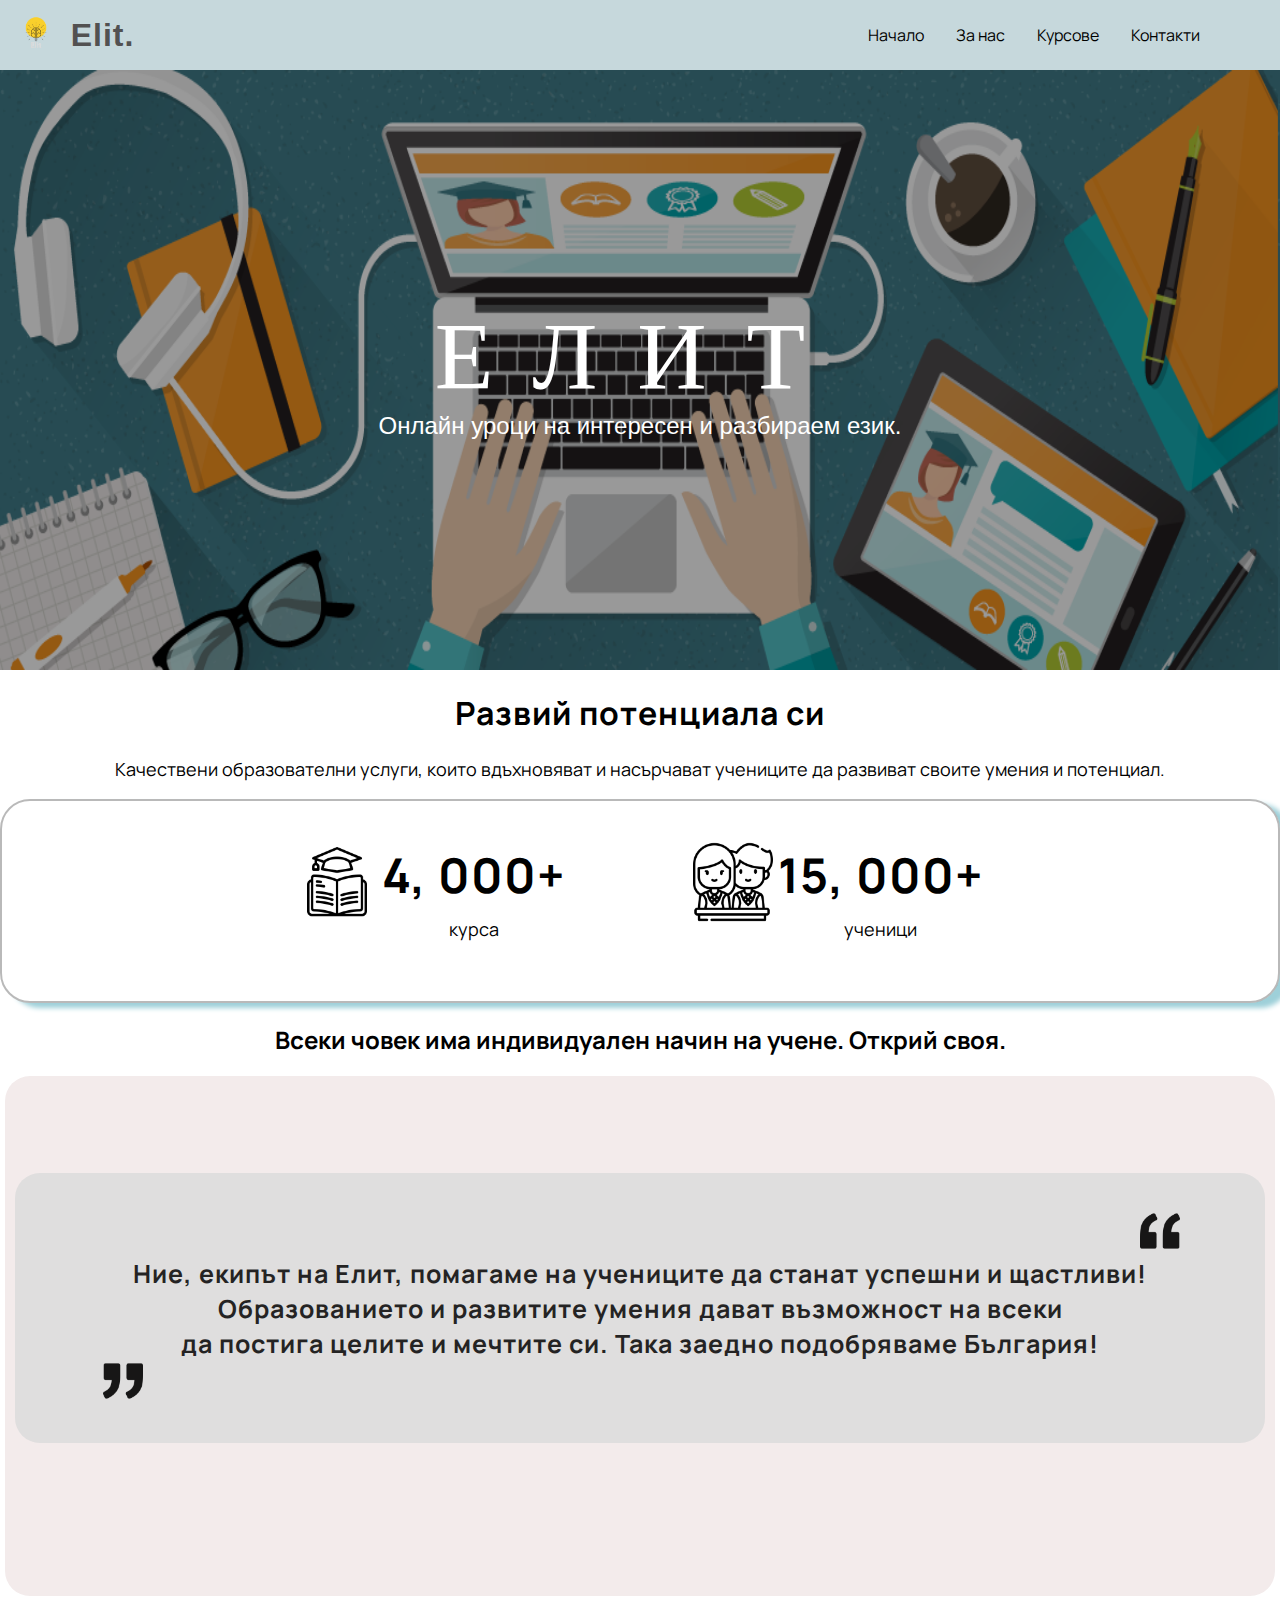
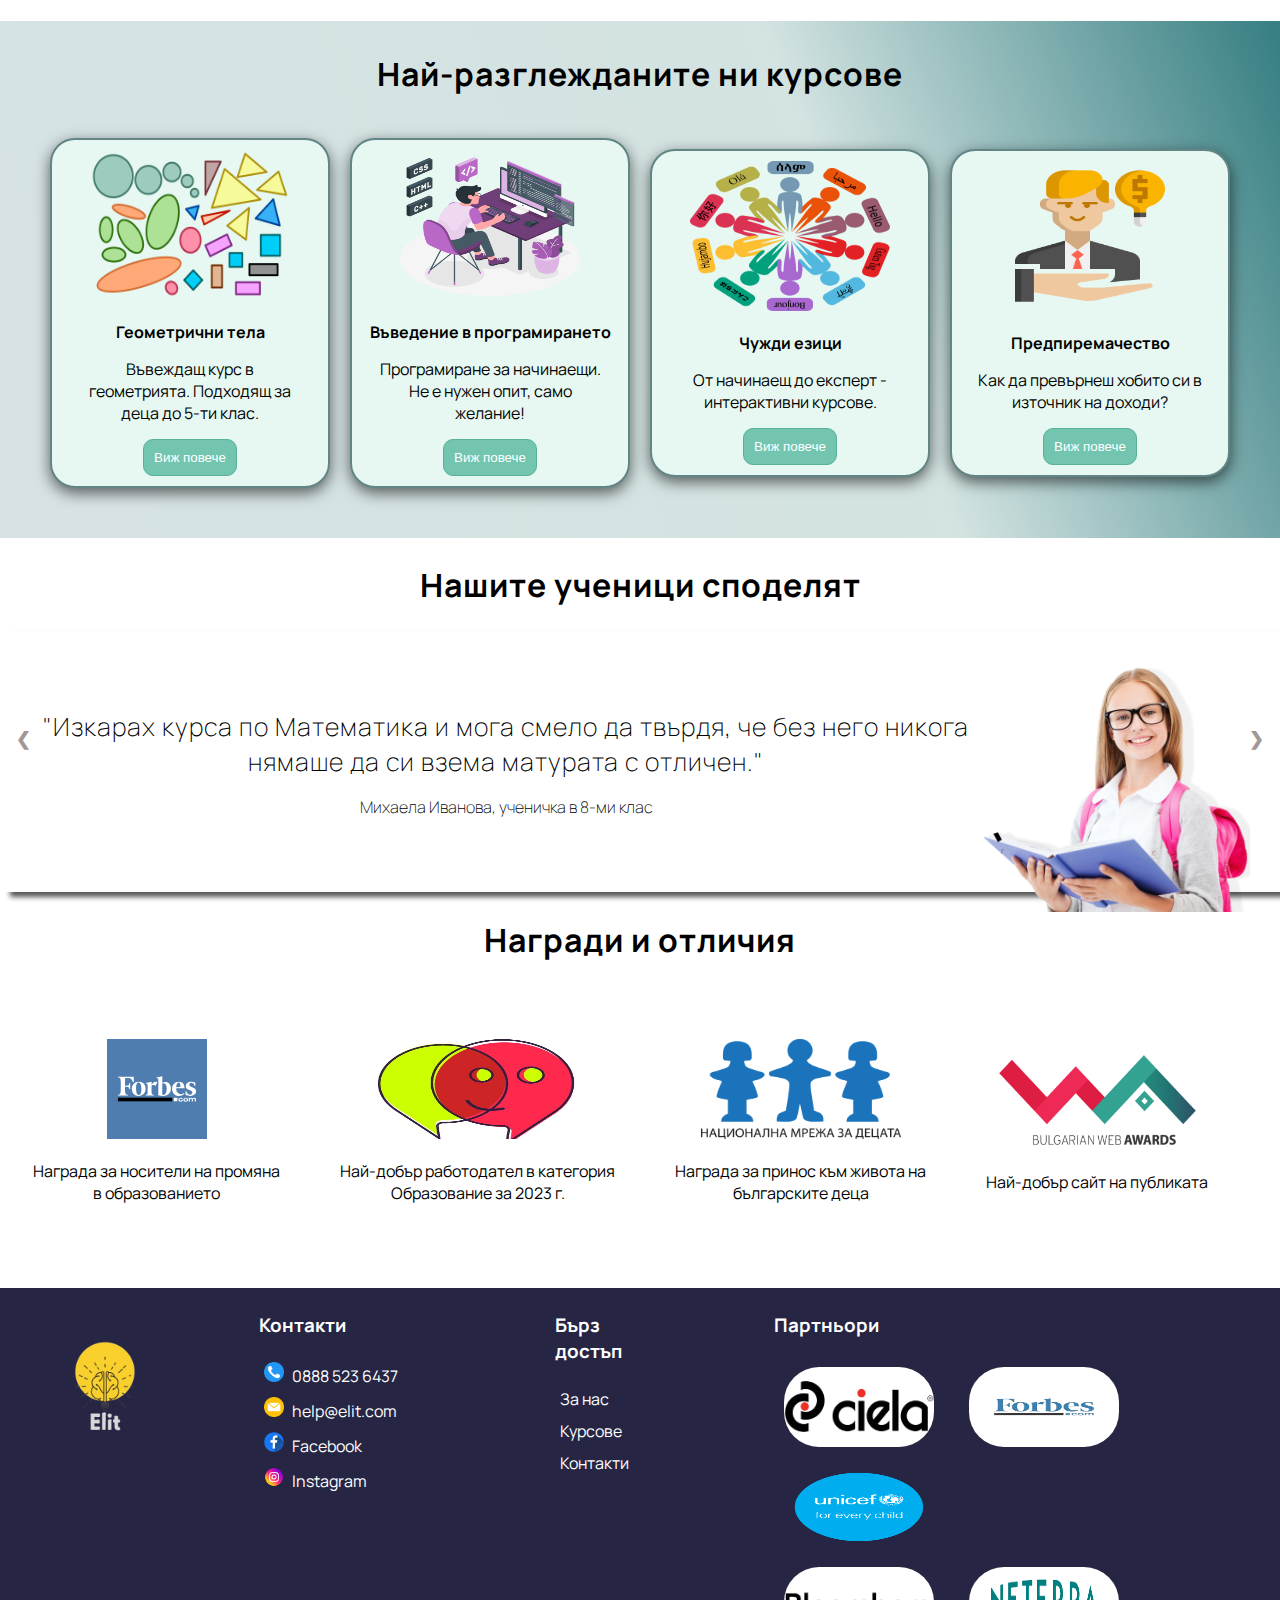
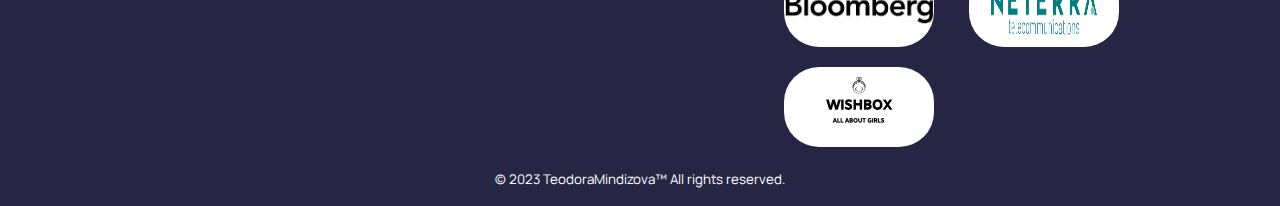
==== index.html @ 636982d7 "initial commit" ====
<!DOCTYPE html>
<html>
  <head>
    <meta charset="utf-8" />
    <meta http-equiv="X-UA-Compatible" content="IE=edge" />
    <title>Елит</title>
    <meta name="viewport" content="width=device-width, initial-scale=1" />
    <link rel="stylesheet" type="text/css" media="screen" href="style.css" />
    <script src="slides.js"></script>
  </head>
  <body>
    <div class="loading-container">
      <div class="spinner"></div>
  </div>
    <header>  
      <nav>
        <div class="logo-container">
            <img src="./assets/logo2.png">
            <h1>Elit.</h1>
        </div> 
        <a href="./index.html">Начало</a>
        <a href="./about.html">За нас</a>
        <a href="./courses.html">Курсове</a>
        <a href="./contacts.html">Контакти</a>
      </nav>
    </header>
    <div class="main-img-container">
      <img src="./assets/main3.png" class="main-img" />
      <div class="overlay-text">
        <h1 class="title">ЕЛИТ</h1>
        <h2>Онлайн уроци на интересен и разбираем език.</h2>
      </div>
    </div>
    <div class="mission">
      <h1 style="text-align: center">Развий потенциала си</h1>
      <p style="text-align: center">
        Kачествени образователни услуги, които вдъхновяват и насърчават
        учениците да развиват своите умения и потенциал.
      </p>
      <div class="statistics">
        <div class="statistics-item">
          <img src="./assets/book.png" />
          <div class="numbers">
            <h1>4, 000+</h1>
            <p>курса</p>
          </div>
        </div>
        <div class="statistics-item">
          <img src="./assets/students (1).png" />
          <div class="numbers">
            <h1>15, 000+</h1>
            <p>ученици</p>
          </div>
        </div>
      </div>
    </div>
    <h2 style="text-align: center">
      Всеки човек има индивидуален начин на учене. Открий своя.
    </h2>
    <div class="our-mission">
        <div class="our-mission-text">
            <img id="left"src="./assets/left-quote.png"/> <h1>Ние, екипът на Елит, помагаме на учениците да станат успешни и щастливи!<br/> Образованието и развитите умения дават възможност на всеки <br/>да постига целите и мечтите си. Така заедно подобряваме България!</h1>
       <img id="right" src="./assets/right-quote-sign.png"/>
        </div>
    </div>
    <div class="courses-container">
        <h1>Най-разглежданите ни курсове</h1>
        <div class="courses-list">
          <div class="courses-item">
            <img src="./assets/geometry.png" />
            <h4>Геометрични тела</h4>
            <p>Въвеждащ курс в геометрията. Подходящ за деца до 5-ти клас.</p>
            <button>Виж повече</button>
          </div>
          <div class="courses-item">
            <img src="./assets/pro.png" />
            <h4>Въведение в програмирането</h4>
            <p>Програмиране за начинаещи. Не е нужен опит, само желание!</p>
            <button>Виж повече</button>
          </div>
          <div class="courses-item">
            <img src="./assets/languages.png" />
            <h4>Чужди езици</h4>
            <p>От начинаещ до експерт - интерактивни курсове.</p>
            <button>Виж повече</button>
          </div>
  
          <div class="courses-item">
            <img src="./assets/entrepreneur.png" />
            <h4>Предпиремачество</h4>
            <p>Как да превърнеш хобито си в източник на доходи?</p>
            <button>Виж повече</button>
          </div>
        </div>
      </div>
    <h1>Нашите ученици споделят</h1>
    <div class="slideshow-container">
      <div class="mySlides fade">
        <div class="slide-text">
          <div class="quote">
            <h1>
              "Изкарах курса по Математика и мога смело да твърдя, че без него
              никога нямаше да си взема матурата с отличен."
            </h1>
            <p>Михаела Иванова, ученичка в 8-ми клас</p>
          </div>
          <img src="./assets/student11.png" alt="" />
        </div>
      </div>
      <div class="mySlides fade">
        <div class="slide-text">
          <div class="quote">
            <h1>
              "Дължа високите си оценки на курсовете в Елит. Имат добра
              структура и висока адаптивност!"
            </h1>
            <p>Иван Петров, ученик в 11-ти клас</p>
          </div>
          <img src="./assets/studentboy.png" />
        </div>
      </div>
      <div class="mySlides fade">
        <div class="slide-text">
          <div class="quote">
            <h1>
              "Личи си, че курсовете на Елит са разработени с помощта на
              специалисти! Лесни за разбиране и с високо качество!"
            </h1>
            <p>Диана Михайлова, ученичка в 10-ти клас</p>
          </div>
          <img src="./assets/girl.png" />
        </div>
      </div>
      <a class="prev" onclick="plusSlides(-1)">&#10094;</a>
      <a class="next" onclick="plusSlides(1)">&#10095;</a>
    </div>
    <br />
    <div class="awards">
        <h1>Награди и отличия</h1>
            <ul class="awards-list">
                <li class="awards-item">
                    <img src="./assets/forbes-com.svg"/>
                    <p>Награда за носители на промяна <br/> в образованието</p>
                </li>
                <li class="awards-item">
                    <img src="./assets/careershow-logo-main.jpg"/>
                    <p>Най-добър работодател в категория <br/>Образование за 2023 г.</p>
                </li>
                <li class="awards-item">
                    <img src="./assets/mreja.png"/>
                    <p>Награда за принос към живота на <br />българските деца</p>
                </li>
                <li class="awards-item">
                    <img src="./assets/bulgarian-web-awards-logo.png"/>
                    <p>Най-добър сайт на публиката</p>
                </li>
             </ul>
        </div>
    </div>
    <footer>
        <img class="logo" src="./assets/logo2.png"/>
    <div class="footer-items">
        <div class="contacts">
            <h3>Контакти</h3>
            <div class="contact-item">
                <img src="./assets/call.png"/>
                <a href="tel:+359898591090">0888 523 6437</a>
            </div>
            <div class="contact-item">
                <img src="./assets/email.png"/>
                <a href="malito: help@elit.com">help@elit.com</a>
            </div>
            <div class="contact-item">
                <img src="./assets/facebook.png"/>
                <a href="https://facebook.com">Facebook</a>
            </div>
            <div class="contact-item">
                <img src="./assets/instagram.png"/>
                <a href="https://Instagram.com">Instagram</a>
            </div>  
          </div>
          <div class="menu">
            <h3>Бърз достъп</h3>
            <a href="./about.html">За нас</a>
            <a href="./courses.html">Курсове</a>
            <a href="./contacts.html">Контакти</a>
          </div>
          <div class="menu">
            <h3>Партньори</h3>
            <div class="partners-list">
              <img src="./assets/ciela.png"/>
              <img src="./assets/forbess.png"/>
              <img src="./assets/unicef.png"/>
              <div class="break"></div> 
              <img src="./assets/bloomberg.jpg"/>
              <img src="./assets/nettera.png"/>
              <img src="./assets/wish.webp"/>
            </div>
          </div>
    </div>
      <p>© 2023 TeodoraMindizova™ All rights reserved.</p>
    </footer>
  </body>
</html>
---- style.css ----
@import url('https://fonts.googleapis.com/css2?family=Manrope&family=Roboto+Flex:opsz@8..144&display=swap');
/* this css file is imported in all html files beacause it contains basic styling for the whole website */
html,
body {
  font-family: 'Arial', 'Inter', sans-serif;
  font-family: 'Manrope', sans-serif;
  margin: 0;
  padding: 0;
}

h1 {
  font-family: 'Manrope', 'Roboto Flex', sans-serif;
  letter-spacing: 1px;
  text-align: center;
  font-size: 2em;
}

p {
  font-family: 'Manrope', sans-serif;
  font-size: 1em;
}

.loading-container {
  display: flex;
  align-items: center;
  justify-content: center;
  position: fixed;
  top: 0;
  left: 0;
  width: 100%;
  height: 100%;
  background-color: #fff;
  z-index: 9999;
}

.spinner {
  border: 8px solid #f3f3f3;
  border-top: 8px solid #3498db;
  border-radius: 50%;
  width: 50px;
  height: 50px;
  animation: spin 1s linear infinite;
}

@keyframes spin {
  0% {
    transform: rotate(0deg);
  }
  100% {
    transform: rotate(360deg);
  }
}

nav {
  background-color: #c6d8dc;
  overflow: hidden;
  display: flex;
  justify-content: flex-end;
  padding-right: 5%;
}
.logo-container {
  display: flex;
  margin-right: auto;
  justify-content: center;
  align-items: center;
}

.logo-container img {
  width: 7 0px;
  height: 70px;
  margin-left: 1%;
  margin-right: 0;
}

.logo-container h1 {
  font-family: 'Trebuchet MS', 'Lucida Sans Unicode', 'Lucida Grande',
    'Lucida Sans', Arial, sans-serif;
  margin: 0;
  color: #525151;
}
nav a {
  order: 1;
  float: right;
  display: flex;
  color: black;
  text-align: center;
  align-items: center;
  padding: 14px 16px;
  text-decoration: none;
}

nav a:hover {
  background-color: #ddd;
  color: black;
}

.slideshow-container {
  max-width: 100%;
  position: relative;
  margin-top: 25px;
  height: 200px;
}

.mySlides {
  height: 200px;
  background-position: center;
  background-repeat: no-repeat;
  background-size: 100%;
  left: 50%;
  align-self: center;
  padding: 30px;
  box-shadow: 10px 5px 5px rgb(88, 90, 89);
  display: none;
}

.slide-text {
  display: flex;
  flex-direction: row;
  height: 200px;
}

.slide-text p {
  text-align: center;
  font-weight: lighter;
}

.slide-text h1 {
  margin-top: 5%;
  font-weight: lighter;
  font-size: 25px;
}

.slide-text img {
  margin: auto;
  height: 250px;
}

.quote {
  height: 200px;
}

.prev,
.next {
  cursor: pointer;
  position: absolute;
  top: 50%;
  width: auto;
  margin-top: -22px;
  padding: 16px;
  color: rgb(162, 151, 151);
  font-weight: bold;
  font-size: 18px;
  transition: 0.6s ease;
  border-radius: 0 3px 3px 0;
  user-select: none;
}

.next {
  right: 0;
  border-radius: 3px 0 0 3px;
}

.prev:hover,
.next:hover {
  background-color: rgba(0, 0, 0, 0.8);
}

.active {
  background-color: #717171;
}

.fade {
  animation-name: fade;
  animation-duration: 1.5s;
}

@keyframes fade {
  from {
    opacity: 0.4;
  }
  to {
    opacity: 1;
  }
}

.main-img-container {
  position: relative;
  width: 100%;
}

.main-img {
  width: 100%;
  height: 600px;
  display: block;
}

.overlay-text {
  width: 100%;
  height: 600px;
  position: absolute;
  display: flex;
  align-items: center;
  justify-content: center;
  flex-direction: column;
  top: 50%;
  left: 50%;
  transform: translate(-50%, -50%);
  text-align: center;
  color: white(0, 0, 0, 0.636);
  flex: 1;
  background: rgba(0, 0, 0, 0.4);
}

.courses-container {
  padding: 10px;
  background: rgb(53, 126, 130);
  background: linear-gradient(
    249deg,
    rgba(53, 126, 130, 1) 0%,
    rgba(121, 171, 165, 0.3310574229691877) 35%,
    rgba(214, 226, 228, 1) 91%
  );
  margin-bottom: 25px;
  margin-top: 25px;
}

.courses-list {
  margin: 20px;
  display: flex;
  flex-direction: row;
  padding: 10px;
  align-items: center;
  justify-content: center;
}

.courses-item {
  display: flex;
  flex-direction: column;
  align-items: center;
  justify-content: center;
  border: 2px solid rgb(98, 133, 134);
  border-radius: 25px;
  width: 80%;
  padding: 10px;
  margin: 10px;
  text-align: center;
  overflow: hidden;
  box-shadow: 0 5px 15px 0px rgba(0, 0, 0, 0.6);
  transform: translatey(0px);
  animation: float 4s ease-in-out infinite;
  background-color: #e6f8f1;
}
.courses-item button {
  background-color: rgb(115, 197, 176);
  border: 1px solid rgb(85, 177, 151);
  padding: 10px;
  color: white;
  border-radius: 10px;
}
.courses-item button:hover {
  cursor: pointer;
}

.courses-item img {
  width: 200px;
  height: 150px;
}

.courses-item p {
  margin: 15px;
  padding: 0;
}

.courses-item h4 {
  margin-bottom: 0;
}

.overlay-text h1 {
  z-index: 1;
  font-family: 'Franklin Gothic', 'Arial Narrow';
  font-weight: 100;
  letter-spacing: 40px;
  font-size: 6rem;
  color: white;
  margin: 0;
}

.overlay-text h2 {
  z-index: 1;
  margin: 0;
  font-family: 'Trebuchet MS', 'Lucida Sans Unicode', 'Lucida Grande',
    'Lucida Sans', Arial, sans-serif;
  font-weight: 100;
  color: white;
}

.mission p {
  margin-top: 10px;
  font-size: large;
}

.mission img {
  height: 300px;
  width: 100%;
}

.our-mission img {
  width: 40px;
  height: 40px;
  position: relative;
}

.our-mission {
  height: 500px;
  margin: 5px;
  color: white;
  background-image: url('./assets/children.jpg');
  background-attachment: fixed;
  background-position: center;
  background-size: cover;
  background-color: #f3ebeb;
  border-radius: 25px;
  padding: 10px;
}

.our-mission h1 {
  margin: 0;
}

.our-mission-text {
  margin-top: 7%;
  background-color: #ddd;
  color: #0e0e0e;
  border-radius: 25px;
  opacity: 0.9;
}

.our-mission-text h1 {
  font-size: 25px;
  text-align: center;
  background-color: #ddd;
}

#left {
  left: 90%;
  padding-top: 3%;
}
#right {
  left: 7%;
  padding-bottom: 3%;
}

.statistics {
  border: 2px solid rgba(0, 0, 0, 0.274);
  border-radius: 30px;
  box-shadow: 10px 5px 5px rgb(158, 208, 217);
  display: flex;
  flex-direction: row;
  justify-content: center;
  align-items: center;
  gap: 10%;
  height: 200px;
}

.statistics-item {
  display: flex;
  flex-direction: row;
  margin: 0;
}

.statistics h1 {
  font-size: 3rem;
  margin: 0;
}
.statistics img {
  width: 80px;
  height: 80px;
  margin-right: 5px;
}
.numbers {
  display: flex;
  flex-direction: column;
  justify-content: center;
  align-items: center;
}

.awards {
  margin-top: 5%;
}

.awards h1 {
  text-align: center;
  padding-bottom: 2%;
}

.awards-list {
  padding-left: 0;
  padding-right: 3%;
  display: flex;
  flex-direction: row;
  align-items: center;
  justify-content: center;
  text-align: center;
  list-style: none;
}

.awards-item {
  margin: 30px;
}

.awards-item img {
  padding-left: 0;
  width: 200px;
  height: 100px;
}

.awards-item p {
  padding-left: 0;
}

footer {
  margin-top: 3%;
  height: fit-content;
  padding: 5px;
  max-width: 100%;
  overflow: hidden;
  background-color: rgb(38, 38, 68);
  color: white;
}

.footer-items {
  display: flex;
  flex-direction: row;
  gap: 8%;
}

.logo {
  width: 200px;
  height: 200px;
  float: left;
}

.contacts {
  display: flex;
  flex-direction: column;
  width: 30%;
  margin-left: 5%;
}

.contact-item {
  padding: 5px;
}

.contact-item img {
  width: 20px;
  height: 20px;
  margin-right: 5px;
}

footer a {
  color: white;
  text-decoration: none;
}

.menu {
  display: flex;
  flex-direction: column;
  margin-left: 5%;
}

.menu a {
  padding: 5px;
}

@keyframes float {
  0% {
    box-shadow: 0 5px 15px 0px rgba(0, 0, 0, 0.6);
    transform: translatey(0px);
  }
  50% {
    box-shadow: 0 25px 15px 0px rgba(0, 0, 0, 0.2);
    transform: translatey(-20px);
  }
  100% {
    box-shadow: 0 5px 15px 0px rgba(0, 0, 0, 0.6);
    transform: translatey(0px);
  }
}

footer p {
  text-align: center;
  font-size: smaller;
}

.partners-list img {
  width: 150px;
  height: 80px;
  margin: 10px;
  border-radius: 35px;
}

.partners-list {
  display: flex;
  flex-direction: row;
  flex-wrap: wrap;
  gap: 3%;
}

.break {
  flex-basis: 100%;
  height: 0;
}
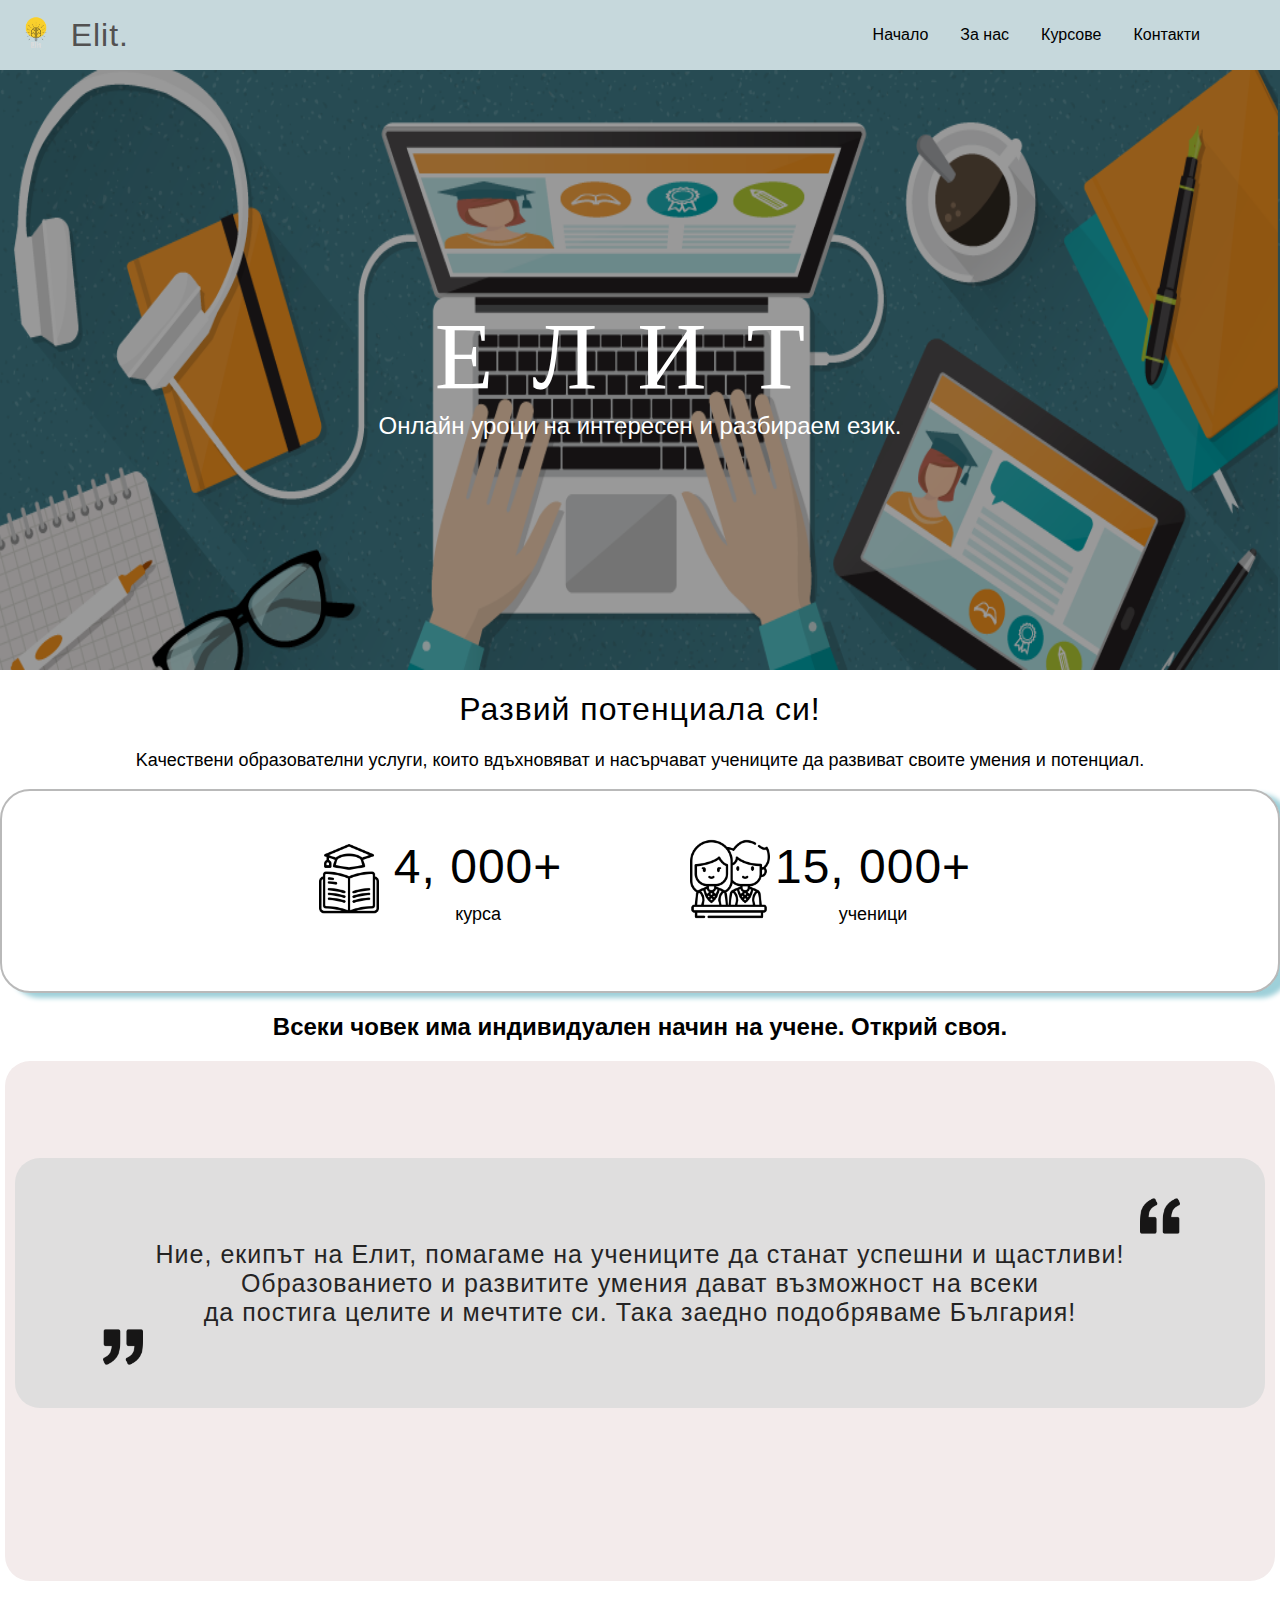
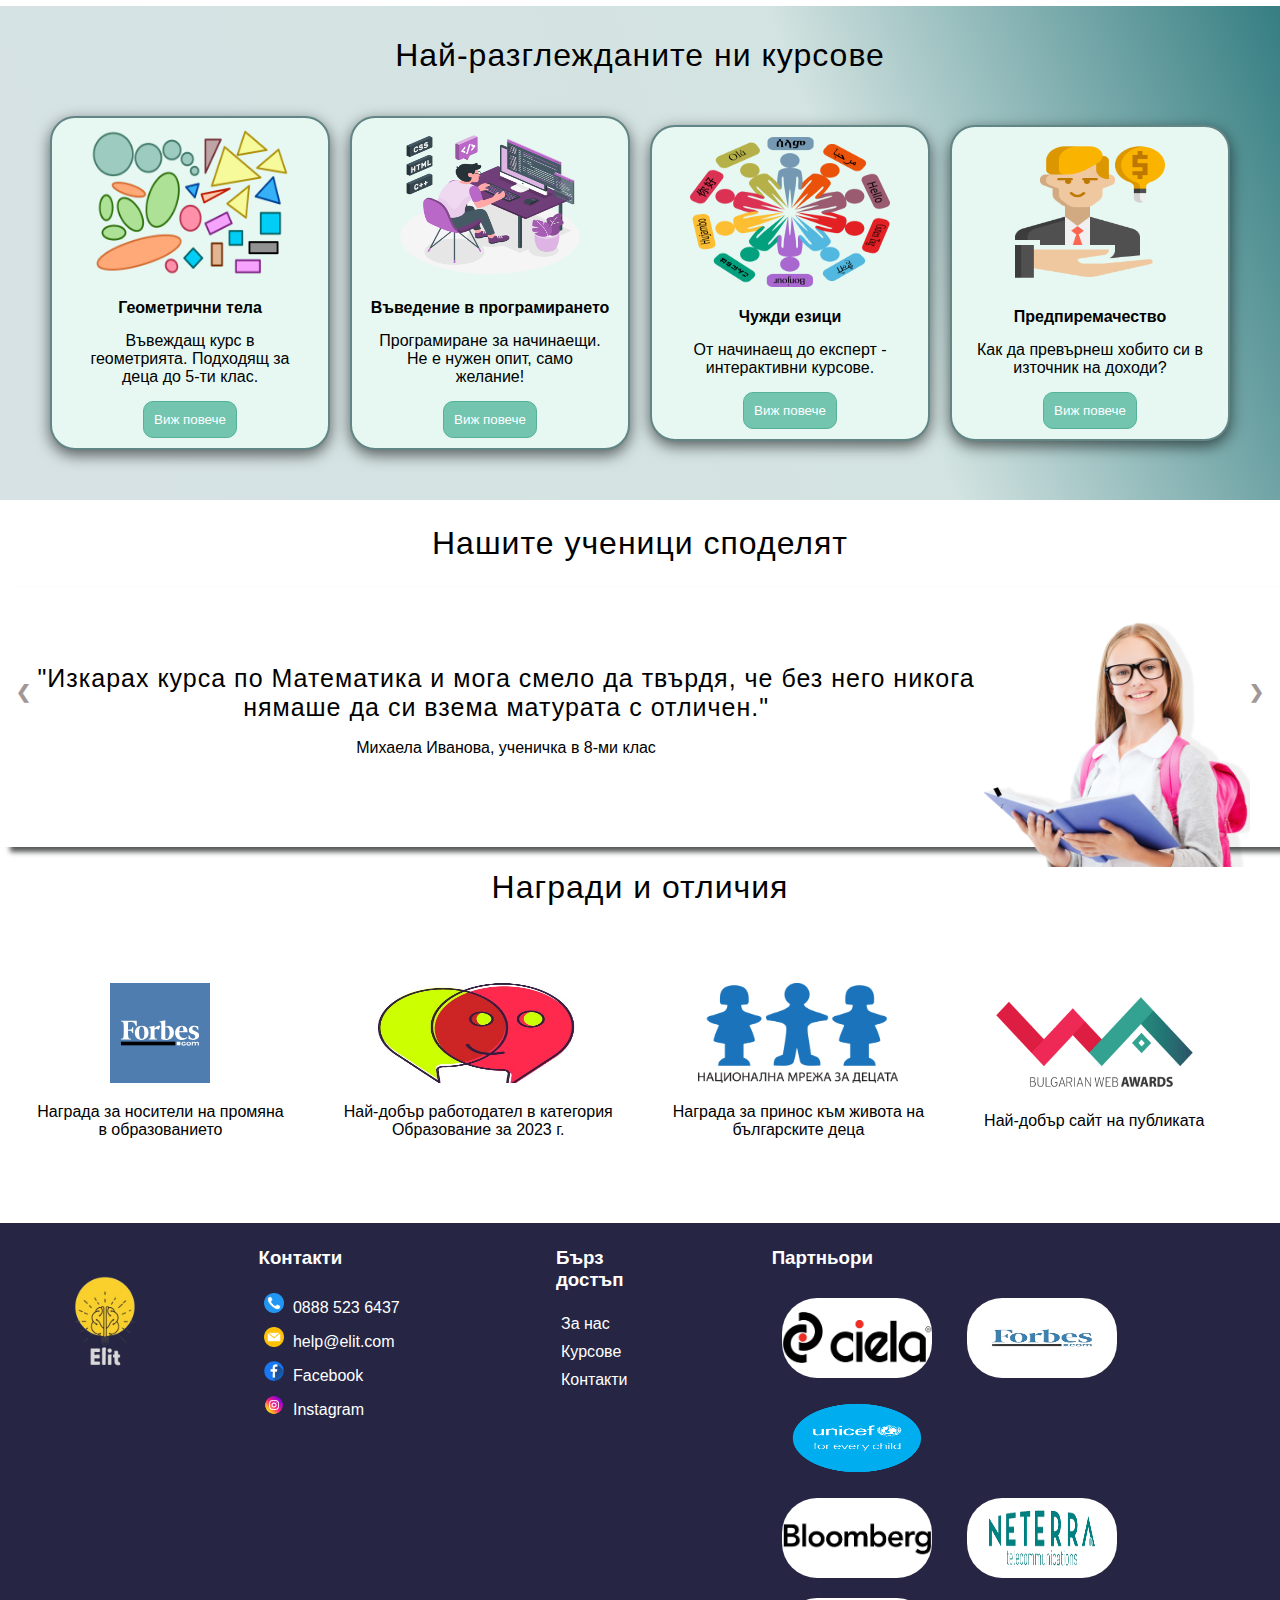
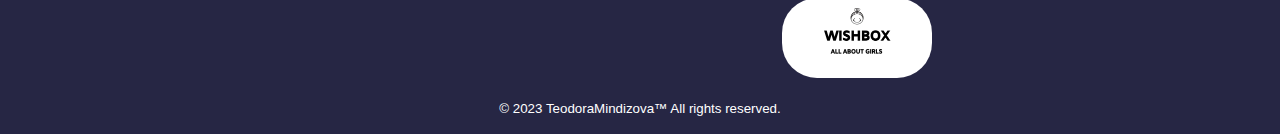
==== commit 17fe1c16: "styling changes" ====
--- a/index.html
+++ b/index.html
@@ -32,7 +32,7 @@
       </div>
     </div>
     <div class="mission">
-      <h1 style="text-align: center">Развий потенциала си</h1>
+      <h1 style="text-align: center">Развий потенциала си!</h1>
       <p style="text-align: center">
         Kачествени образователни услуги, които вдъхновяват и насърчават
         учениците да развиват своите умения и потенциал.
--- a/style.css
+++ b/style.css
@@ -1,22 +1,19 @@
-@import url('https://fonts.googleapis.com/css2?family=Manrope&family=Roboto+Flex:opsz@8..144&display=swap');
-/* this css file is imported in all html files beacause it contains basic styling for the whole website */
 html,
 body {
-  font-family: 'Arial', 'Inter', sans-serif;
-  font-family: 'Manrope', sans-serif;
-  margin: 0;
-  padding: 0;
+  font-family: sans-serif, Arial, Helvetica;
+  margin: 0;
 }
 
 h1 {
-  font-family: 'Manrope', 'Roboto Flex', sans-serif;
+  font-family: sans-serif, Arial, Helvetica;
   letter-spacing: 1px;
   text-align: center;
   font-size: 2em;
+  font-weight: normal;
 }
 
 p {
-  font-family: 'Manrope', sans-serif;
+  font-family: sans-serif, Arial, Helvetica;
   font-size: 1em;
 }
 
@@ -90,7 +87,7 @@
 }
 
 nav a:hover {
-  background-color: #ddd;
+  background-color: #aed4d7;
   color: black;
 }
 
